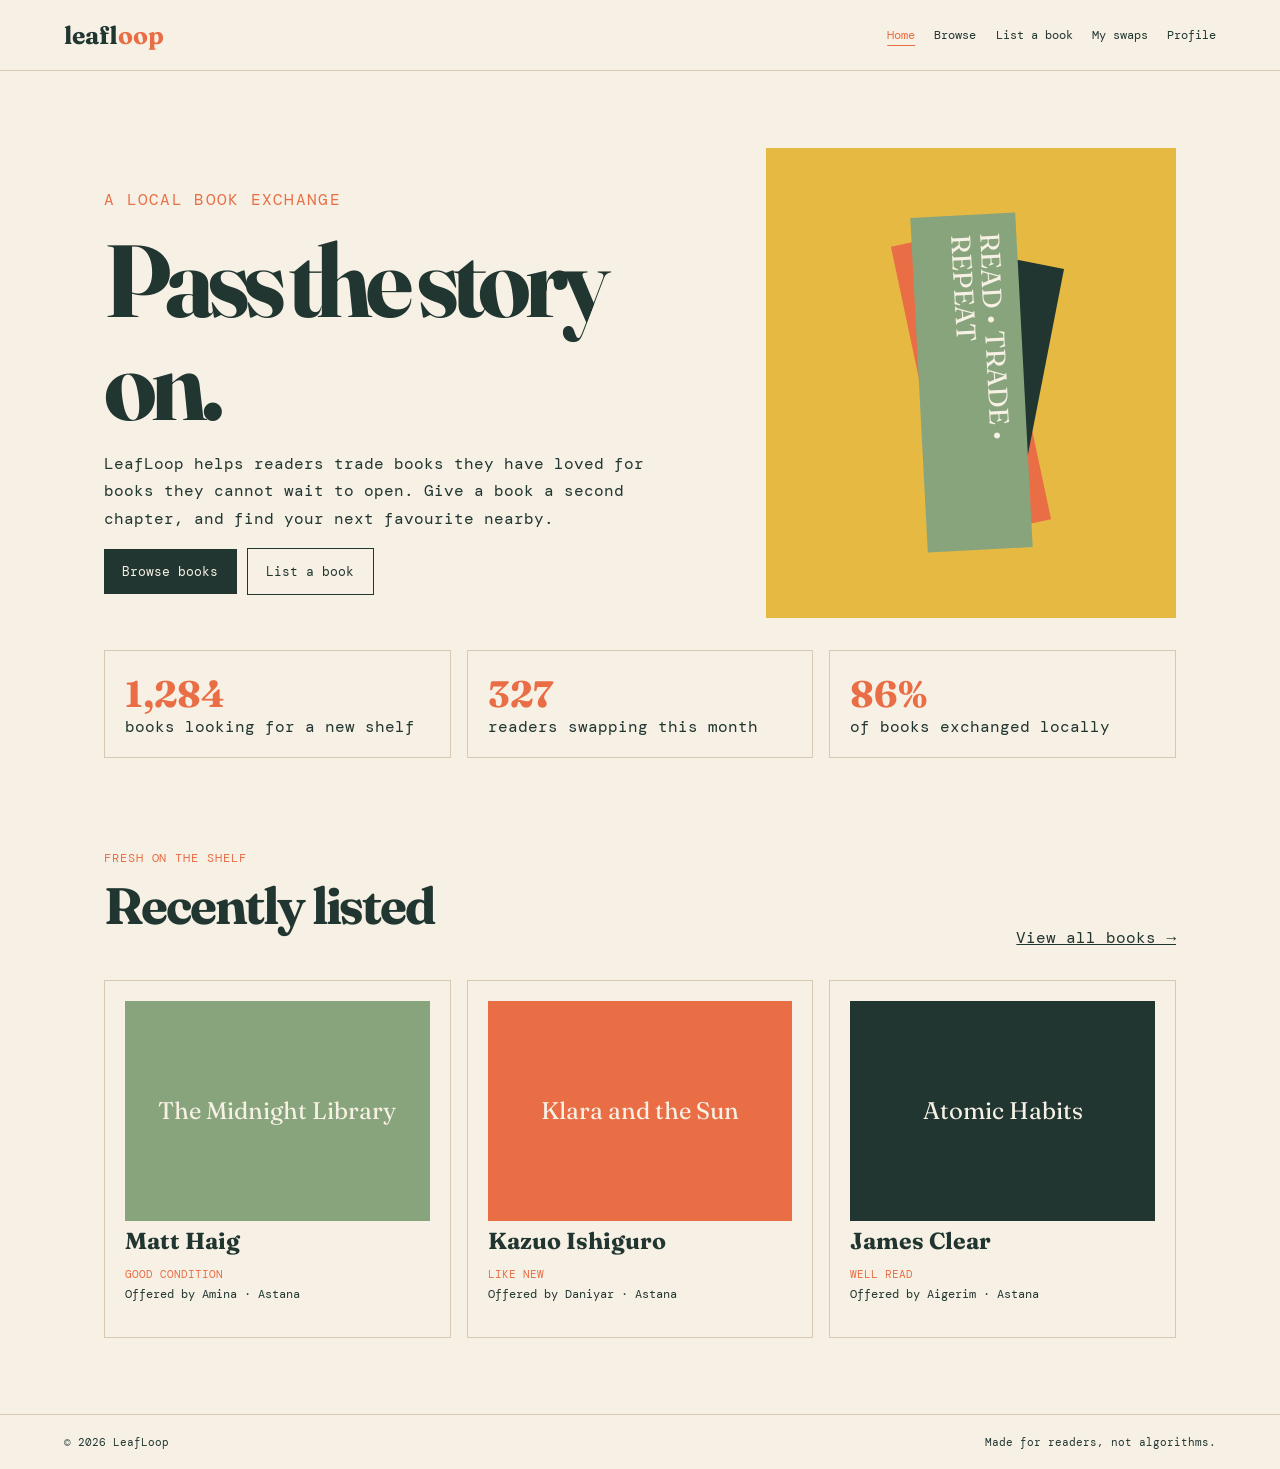
==== index.html @ c5c4b126 "first commit" ====
<!DOCTYPE html>
<html lang="en"><head><meta charset="UTF-8"><meta name="viewport" content="width=device-width, initial-scale=1.0"><title>LeafLoop — Book Exchange</title><link rel="stylesheet" href="styles.css"></head>
<body><header class="site-header"><a class="brand" href="index.html">leaf<span>loop</span></a><nav class="site-nav"><a class="active" href="index.html">Home</a><a href="browse.html">Browse</a><a href="list-book.html">List a book</a><a href="swaps.html">My swaps</a><a href="profile.html">Profile</a></nav></header>
<main><section class="hero"><div class="hero-copy"><p class="eyebrow">A local book exchange</p><h1>Pass the story on.</h1><p>LeafLoop helps readers trade books they have loved for books they cannot wait to open. Give a book a second chapter, and find your next favourite nearby.</p><a class="button" href="browse.html">Browse books</a> <a class="button button-outline" href="list-book.html">List a book</a></div><div class="book-art" aria-label="Abstract illustration of stacked books"><div class="book-spine"><p>READ • TRADE • REPEAT</p></div></div></section><section class="stats"><div class="stat"><strong>1,284</strong> books looking for a new shelf</div><div class="stat"><strong>327</strong> readers swapping this month</div><div class="stat"><strong>86%</strong> of books exchanged locally</div></section><section><div class="section-head"><div><p class="eyebrow">Fresh on the shelf</p><h2>Recently listed</h2></div><a href="browse.html">View all books →</a></div><div class="book-grid"><article class="book-card"><div class="book-cover">The Midnight Library</div><h3>Matt Haig</h3><p><span class="tag">Good condition</span><br>Offered by Amina · Astana</p></article><article class="book-card"><div class="book-cover">Klara and the Sun</div><h3>Kazuo Ishiguro</h3><p><span class="tag">Like new</span><br>Offered by Daniyar · Astana</p></article><article class="book-card"><div class="book-cover">Atomic Habits</div><h3>James Clear</h3><p><span class="tag">Well read</span><br>Offered by Aigerim · Astana</p></article></div></section></main><footer class="site-footer"><span>© 2026 LeafLoop</span><span>Made for readers, not algorithms.</span></footer></body></html>
---- styles.css ----
@import url('https://fonts.googleapis.com/css2?family=DM+Mono:wght@400;500&family=Fraunces:opsz,wght@9..144,500;9..144,700&display=swap');

:root { --paper: #f7f0e4; --ink: #213631; --orange: #e96e46; --mustard: #e5b942; --leaf: #88a47c; --line: #d8c9b2; }
* { box-sizing: border-box; }
body { background: var(--paper); color: var(--ink); font-family: "DM Mono", monospace; margin: 0; }
a { color: inherit; }
.site-header { align-items: center; border-bottom: 1px solid var(--line); display: flex; justify-content: space-between; padding: 1.25rem clamp(1.25rem, 5vw, 5rem); }
.brand { font-family: Fraunces, serif; font-size: 1.55rem; font-weight: 700; text-decoration: none; }
.brand span { color: var(--orange); }
.site-nav { display: flex; flex-wrap: wrap; gap: 1.2rem; justify-content: flex-end; }
.site-nav a { font-size: .75rem; text-decoration: none; }
.site-nav a:hover, .site-nav .active { color: var(--orange); text-decoration: underline; text-underline-offset: .35rem; }
main { margin: 0 auto; max-width: 1200px; padding: clamp(2.5rem, 6vw, 5.5rem) clamp(1.25rem, 5vw, 5rem); }
h1, h2, h3 { font-family: Fraunces, serif; line-height: 1; }
h1 { font-size: clamp(3.3rem, 8vw, 7rem); letter-spacing: -.06em; margin: 0; }
h2 { font-size: clamp(2rem, 4vw, 3.5rem); letter-spacing: -.04em; margin: 0 0 1rem; }
h3 { font-size: 1.45rem; margin: .5rem 0; }
p { line-height: 1.7; }
.eyebrow { color: var(--orange); font-size: .72rem; letter-spacing: .08em; text-transform: uppercase; }
.button { background: var(--ink); color: var(--paper); display: inline-block; font-size: .8rem; padding: .9rem 1.15rem; text-decoration: none; }
.button:hover { background: var(--orange); }
.button-outline { background: transparent; border: 1px solid var(--ink); color: var(--ink); }
.hero { display: grid; gap: 3rem; grid-template-columns: 1.2fr .8fr; min-height: 470px; }
.hero-copy { align-self: center; }
.hero-copy p { font-size: 1rem; max-width: 540px; }
.book-art { align-items: center; background: var(--mustard); display: flex; justify-content: center; min-height: 380px; overflow: hidden; position: relative; }
.book-art::before, .book-art::after { background: var(--orange); content: ""; position: absolute; transform: rotate(-12deg); }
.book-art::before { height: 300px; width: 100px; }
.book-art::after { background: var(--ink); height: 250px; left: 45%; width: 90px; transform: rotate(11deg); }
.book-spine { background: var(--leaf); height: 335px; position: relative; transform: rotate(-3deg); width: 105px; z-index: 1; }
.book-spine p { color: var(--paper); font-family: Fraunces, serif; font-size: 1.7rem; line-height: 1.05; padding: 1.2rem .5rem; writing-mode: vertical-rl; }
.stats, .book-grid { display: grid; gap: 1rem; grid-template-columns: repeat(3, 1fr); margin-top: 2rem; }
.stat, .book-card { border: 1px solid var(--line); padding: 1.25rem; }
.stat strong { color: var(--orange); display: block; font-family: Fraunces, serif; font-size: 2.3rem; }
.section-head { align-items: end; display: flex; justify-content: space-between; margin-top: 5rem; }
.book-cover { align-items: center; background: var(--leaf); color: var(--paper); display: flex; font-family: Fraunces, serif; font-size: 1.5rem; height: 220px; justify-content: center; padding: 1rem; text-align: center; }
.book-card:nth-child(2) .book-cover { background: var(--orange); }
.book-card:nth-child(3) .book-cover { background: var(--ink); }
.book-card p { font-size: .75rem; }
.tag { color: var(--orange); font-size: .68rem; text-transform: uppercase; }
.filter-bar, .swap-layout, .profile-layout { display: grid; gap: 1.5rem; grid-template-columns: 240px 1fr; }
.filter-panel, .form-panel, .profile-aside { border: 1px solid var(--line); padding: 1.25rem; }
.filter-panel label, .form-panel label { display: block; font-size: .72rem; margin: 1rem 0 .4rem; }
input, select, textarea { background: #fffaf2; border: 1px solid var(--line); font: inherit; padding: .75rem; width: 100%; }
.list-form { max-width: 650px; }
.swap-item { border-bottom: 1px solid var(--line); display: grid; gap: 1rem; grid-template-columns: 90px 1fr auto; padding: 1.25rem 0; }
.mini-cover { align-items: center; background: var(--mustard); display: flex; font-family: Fraunces, serif; justify-content: center; min-height: 105px; padding: .4rem; text-align: center; }
.status { color: var(--orange); font-size: .72rem; }
.profile-aside { background: var(--ink); color: var(--paper); }
.profile-aside h2 { color: var(--mustard); }
.profile-list { list-style: none; padding: 0; }
.profile-list li { border-bottom: 1px solid #547067; padding: .75rem 0; }
.site-footer { border-top: 1px solid var(--line); display: flex; font-size: .7rem; justify-content: space-between; padding: 1.25rem clamp(1.25rem, 5vw, 5rem); }

/* Low-fidelity wireframe page: deliberately grayscale and image-free. */
.wireframe-page { background: #fff; color: #222; }
.wireframe-page .site-header, .wireframe-page .site-footer { border-color: #777; }
.wireframe-page .brand, .wireframe-page h1, .wireframe-page h2 { color: #222; }
.sitemap { display: flex; flex-wrap: wrap; gap: .7rem; list-style: none; padding: 0; }
.sitemap li { border: 1px solid #555; padding: .7rem; }
.wireframes { display: grid; gap: 1.5rem; grid-template-columns: repeat(auto-fit, minmax(280px, 1fr)); }
.wireframe { border: 2px solid #333; padding: .75rem; }
.wf-bar, .wf-nav, .wf-box, .wf-footer { border: 1px solid #555; margin-top: .6rem; padding: .65rem; text-align: center; }
.wf-nav { display: flex; justify-content: space-around; }
.wf-main { display: grid; gap: .6rem; grid-template-columns: 1fr 2fr; }
.wf-box { min-height: 80px; }
.wf-box.large { min-height: 180px; }
@media (max-width: 760px) { .site-header, .site-footer { align-items: flex-start; flex-direction: column; gap: 1rem; } .site-nav { justify-content: flex-start; } .hero, .filter-bar, .swap-layout, .profile-layout { grid-template-columns: 1fr; } .stats, .book-grid { grid-template-columns: 1fr; } .section-head { align-items: flex-start; flex-direction: column; gap: 1rem; } .swap-item { grid-template-columns: 75px 1fr; } .swap-item .button { grid-column: 1 / -1; text-align: center; } }
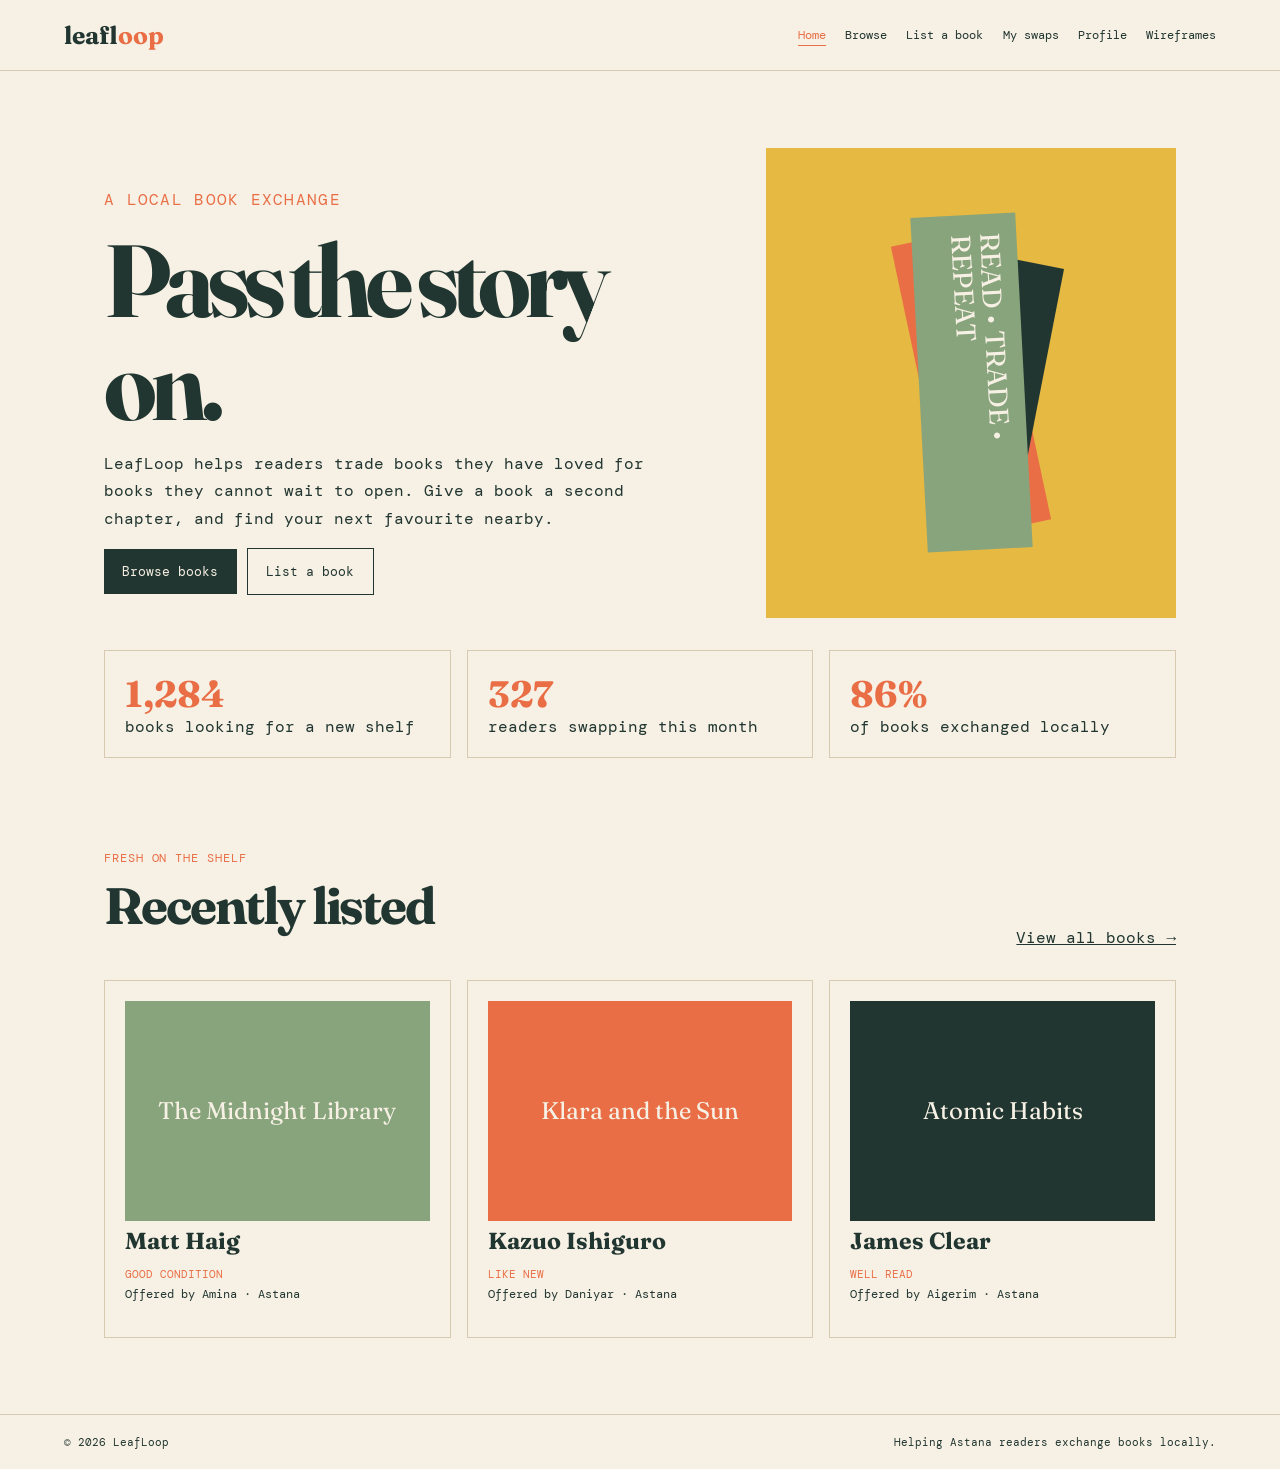
==== commit 0b5c8b2a: "Clean up the shared page structure" ====
--- a/index.html
+++ b/index.html
@@ -1,4 +1,89 @@
 <!DOCTYPE html>
-<html lang="en"><head><meta charset="UTF-8"><meta name="viewport" content="width=device-width, initial-scale=1.0"><title>LeafLoop — Book Exchange</title><link rel="stylesheet" href="styles.css"></head>
-<body><header class="site-header"><a class="brand" href="index.html">leaf<span>loop</span></a><nav class="site-nav"><a class="active" href="index.html">Home</a><a href="browse.html">Browse</a><a href="list-book.html">List a book</a><a href="swaps.html">My swaps</a><a href="profile.html">Profile</a></nav></header>
-<main><section class="hero"><div class="hero-copy"><p class="eyebrow">A local book exchange</p><h1>Pass the story on.</h1><p>LeafLoop helps readers trade books they have loved for books they cannot wait to open. Give a book a second chapter, and find your next favourite nearby.</p><a class="button" href="browse.html">Browse books</a> <a class="button button-outline" href="list-book.html">List a book</a></div><div class="book-art" aria-label="Abstract illustration of stacked books"><div class="book-spine"><p>READ • TRADE • REPEAT</p></div></div></section><section class="stats"><div class="stat"><strong>1,284</strong> books looking for a new shelf</div><div class="stat"><strong>327</strong> readers swapping this month</div><div class="stat"><strong>86%</strong> of books exchanged locally</div></section><section><div class="section-head"><div><p class="eyebrow">Fresh on the shelf</p><h2>Recently listed</h2></div><a href="browse.html">View all books →</a></div><div class="book-grid"><article class="book-card"><div class="book-cover">The Midnight Library</div><h3>Matt Haig</h3><p><span class="tag">Good condition</span><br>Offered by Amina · Astana</p></article><article class="book-card"><div class="book-cover">Klara and the Sun</div><h3>Kazuo Ishiguro</h3><p><span class="tag">Like new</span><br>Offered by Daniyar · Astana</p></article><article class="book-card"><div class="book-cover">Atomic Habits</div><h3>James Clear</h3><p><span class="tag">Well read</span><br>Offered by Aigerim · Astana</p></article></div></section></main><footer class="site-footer"><span>© 2026 LeafLoop</span><span>Made for readers, not algorithms.</span></footer></body></html>
+<html lang="en">
+<head>
+  <meta charset="UTF-8">
+  <meta name="viewport" content="width=device-width, initial-scale=1.0">
+  <meta name="description" content="LeafLoop is a local book exchange for readers in Astana.">
+  <title>LeafLoop | Book exchange</title>
+  <link rel="stylesheet" href="styles.css">
+</head>
+<body>
+  <a class="skip-link" href="#main-content">Skip to main content</a>
+
+  <header class="site-header">
+    <a class="brand" href="index.html">leaf<span>loop</span></a>
+    <nav class="site-nav" aria-label="Main navigation">
+      <a class="active" href="index.html" aria-current="page">Home</a>
+      <a href="browse.html">Browse</a>
+      <a href="list-book.html">List a book</a>
+      <a href="swaps.html">My swaps</a>
+      <a href="profile.html">Profile</a>
+      <a href="wireframes.html">Wireframes</a>
+    </nav>
+  </header>
+
+  <main id="main-content">
+    <section class="hero">
+      <div class="hero-copy">
+        <p class="eyebrow">A local book exchange</p>
+        <h1>Pass the story on.</h1>
+        <p>LeafLoop helps readers trade books they have loved for books they cannot wait to open. Give a book a second chapter, and find your next favourite nearby.</p>
+        <a class="button" href="browse.html">Browse books</a>
+        <a class="button button-outline" href="list-book.html">List a book</a>
+      </div>
+      <div class="book-art" role="img" aria-label="Abstract illustration of stacked books">
+        <div class="book-spine">
+          <p>READ • TRADE • REPEAT</p>
+        </div>
+      </div>
+    </section>
+
+    <section class="stats" aria-label="LeafLoop community activity">
+      <div class="stat">
+        <strong>1,284</strong>
+        books looking for a new shelf
+      </div>
+      <div class="stat">
+        <strong>327</strong>
+        readers swapping this month
+      </div>
+      <div class="stat">
+        <strong>86%</strong>
+        of books exchanged locally
+      </div>
+    </section>
+
+    <section aria-labelledby="recently-listed-title">
+      <div class="section-head">
+        <div>
+          <p class="eyebrow">Fresh on the shelf</p>
+          <h2 id="recently-listed-title">Recently listed</h2>
+        </div>
+        <a href="browse.html">View all books →</a>
+      </div>
+      <div class="book-grid">
+        <article class="book-card">
+          <div class="book-cover">The Midnight Library</div>
+          <h3>Matt Haig</h3>
+          <p><span class="tag">Good condition</span><br>Offered by Amina · Astana</p>
+        </article>
+        <article class="book-card">
+          <div class="book-cover">Klara and the Sun</div>
+          <h3>Kazuo Ishiguro</h3>
+          <p><span class="tag">Like new</span><br>Offered by Daniyar · Astana</p>
+        </article>
+        <article class="book-card">
+          <div class="book-cover">Atomic Habits</div>
+          <h3>James Clear</h3>
+          <p><span class="tag">Well read</span><br>Offered by Aigerim · Astana</p>
+        </article>
+      </div>
+    </section>
+  </main>
+
+  <footer class="site-footer">
+    <span>© 2026 LeafLoop</span>
+    <span>Helping Astana readers exchange books locally.</span>
+  </footer>
+</body>
+</html>
--- a/styles.css
+++ b/styles.css
@@ -4,6 +4,9 @@
 * { box-sizing: border-box; }
 body { background: var(--paper); color: var(--ink); font-family: "DM Mono", monospace; margin: 0; }
 a { color: inherit; }
+.skip-link { background: var(--ink); color: var(--paper); left: 1rem; padding: .75rem 1rem; position: fixed; top: -5rem; z-index: 10; }
+.skip-link:focus { top: 1rem; }
+a:focus-visible, button:focus-visible, input:focus-visible, select:focus-visible, textarea:focus-visible { outline: 3px solid var(--orange); outline-offset: 3px; }
 .site-header { align-items: center; border-bottom: 1px solid var(--line); display: flex; justify-content: space-between; padding: 1.25rem clamp(1.25rem, 5vw, 5rem); }
 .brand { font-family: Fraunces, serif; font-size: 1.55rem; font-weight: 700; text-decoration: none; }
 .brand span { color: var(--orange); }
@@ -15,6 +18,7 @@
 h1 { font-size: clamp(3.3rem, 8vw, 7rem); letter-spacing: -.06em; margin: 0; }
 h2 { font-size: clamp(2rem, 4vw, 3.5rem); letter-spacing: -.04em; margin: 0 0 1rem; }
 h3 { font-size: 1.45rem; margin: .5rem 0; }
+.filter-panel h2, .book-card h2, .swap-item h2 { font-size: 1.45rem; letter-spacing: normal; margin: .5rem 0; }
 p { line-height: 1.7; }
 .eyebrow { color: var(--orange); font-size: .72rem; letter-spacing: .08em; text-transform: uppercase; }
 .button { background: var(--ink); color: var(--paper); display: inline-block; font-size: .8rem; padding: .9rem 1.15rem; text-decoration: none; }
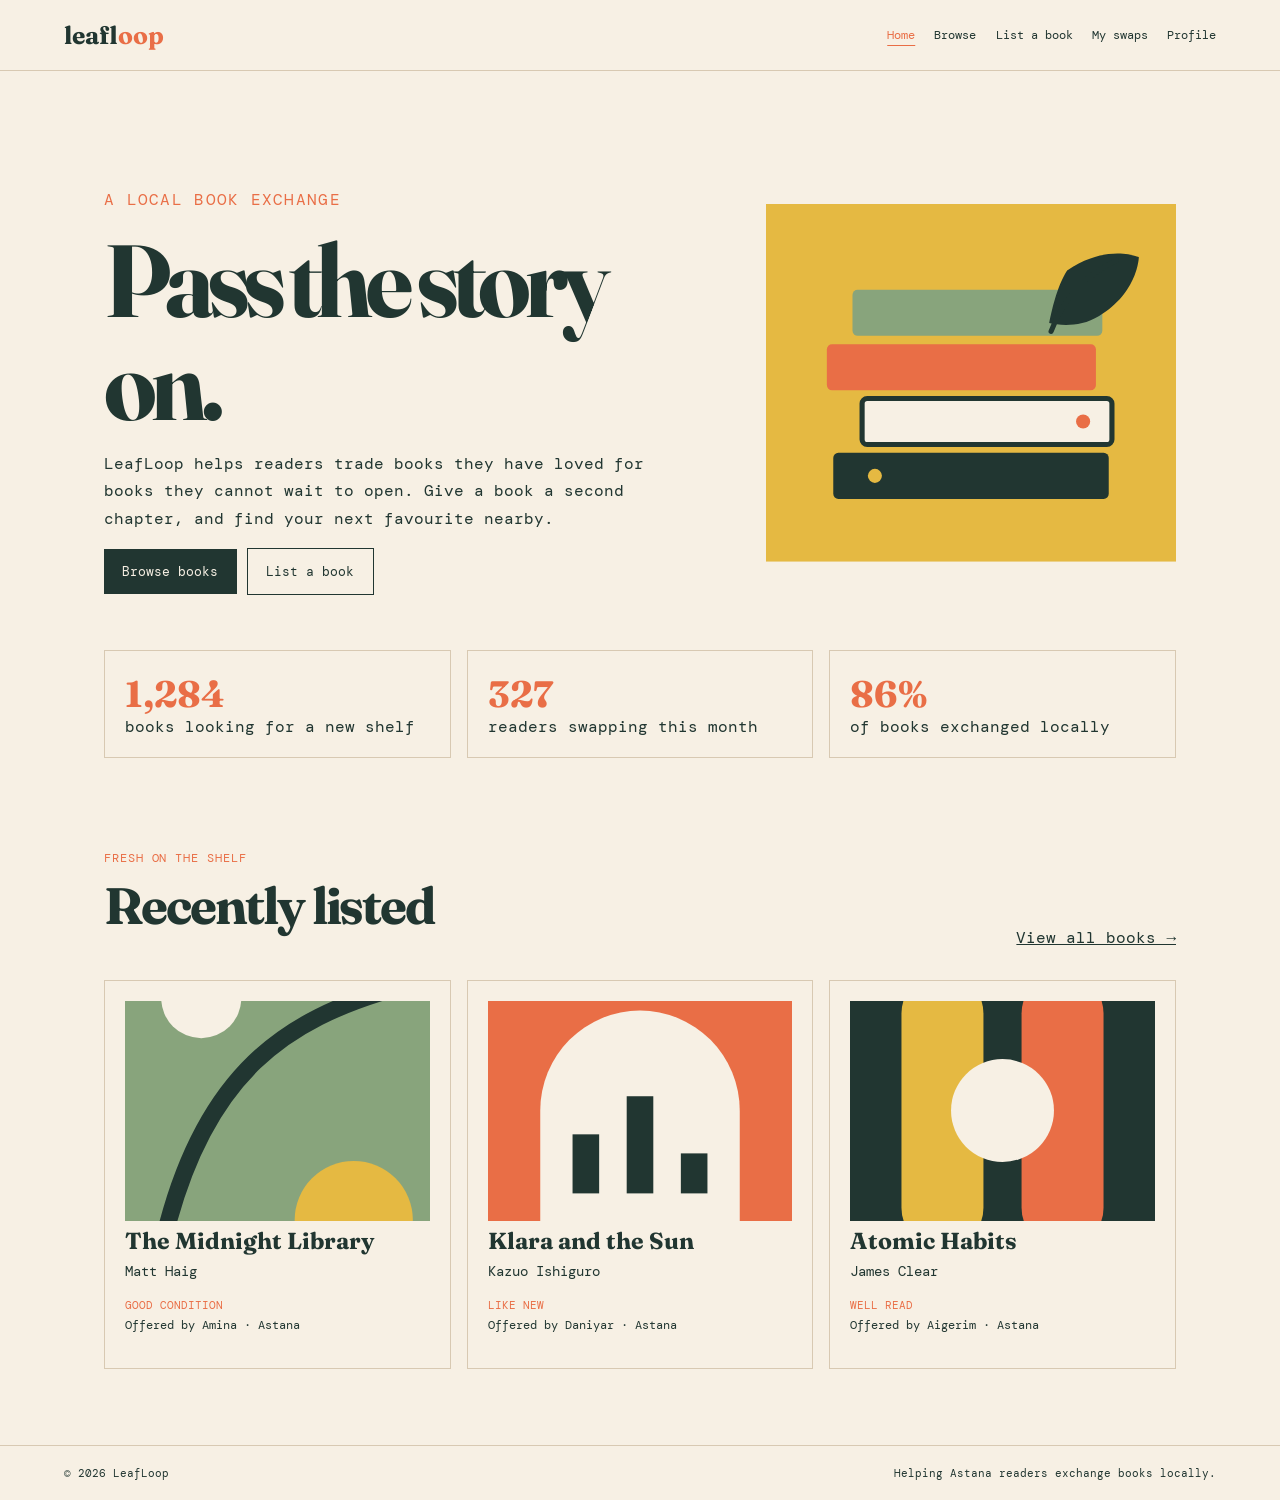
==== commit 2d3e5b6b: "Add the missing HTML content" ====
--- a/index.html
+++ b/index.html
@@ -18,7 +18,6 @@
       <a href="list-book.html">List a book</a>
       <a href="swaps.html">My swaps</a>
       <a href="profile.html">Profile</a>
-      <a href="wireframes.html">Wireframes</a>
     </nav>
   </header>
 
@@ -31,11 +30,7 @@
         <a class="button" href="browse.html">Browse books</a>
         <a class="button button-outline" href="list-book.html">List a book</a>
       </div>
-      <div class="book-art" role="img" aria-label="Abstract illustration of stacked books">
-        <div class="book-spine">
-          <p>READ • TRADE • REPEAT</p>
-        </div>
-      </div>
+      <img class="hero-image" src="assets/images/book-stack.svg" alt="Four colourful books stacked beside a green leaf">
     </section>
 
     <section class="stats" aria-label="LeafLoop community activity">
@@ -63,18 +58,21 @@
       </div>
       <div class="book-grid">
         <article class="book-card">
-          <div class="book-cover">The Midnight Library</div>
-          <h3>Matt Haig</h3>
+          <img class="book-cover-image" src="assets/images/cover-leaf.svg" alt="Abstract green cover for The Midnight Library">
+          <h3>The Midnight Library</h3>
+          <p class="book-author">Matt Haig</p>
           <p><span class="tag">Good condition</span><br>Offered by Amina · Astana</p>
         </article>
         <article class="book-card">
-          <div class="book-cover">Klara and the Sun</div>
-          <h3>Kazuo Ishiguro</h3>
+          <img class="book-cover-image" src="assets/images/cover-orange.svg" alt="Abstract orange cover for Klara and the Sun">
+          <h3>Klara and the Sun</h3>
+          <p class="book-author">Kazuo Ishiguro</p>
           <p><span class="tag">Like new</span><br>Offered by Daniyar · Astana</p>
         </article>
         <article class="book-card">
-          <div class="book-cover">Atomic Habits</div>
-          <h3>James Clear</h3>
+          <img class="book-cover-image" src="assets/images/cover-ink.svg" alt="Abstract dark green cover for Atomic Habits">
+          <h3>Atomic Habits</h3>
+          <p class="book-author">James Clear</p>
           <p><span class="tag">Well read</span><br>Offered by Aigerim · Astana</p>
         </article>
       </div>
--- a/styles.css
+++ b/styles.css
@@ -1,72 +1,362 @@
 @import url('https://fonts.googleapis.com/css2?family=DM+Mono:wght@400;500&family=Fraunces:opsz,wght@9..144,500;9..144,700&display=swap');
 
-:root { --paper: #f7f0e4; --ink: #213631; --orange: #e96e46; --mustard: #e5b942; --leaf: #88a47c; --line: #d8c9b2; }
-* { box-sizing: border-box; }
-body { background: var(--paper); color: var(--ink); font-family: "DM Mono", monospace; margin: 0; }
-a { color: inherit; }
-.skip-link { background: var(--ink); color: var(--paper); left: 1rem; padding: .75rem 1rem; position: fixed; top: -5rem; z-index: 10; }
-.skip-link:focus { top: 1rem; }
-a:focus-visible, button:focus-visible, input:focus-visible, select:focus-visible, textarea:focus-visible { outline: 3px solid var(--orange); outline-offset: 3px; }
-.site-header { align-items: center; border-bottom: 1px solid var(--line); display: flex; justify-content: space-between; padding: 1.25rem clamp(1.25rem, 5vw, 5rem); }
-.brand { font-family: Fraunces, serif; font-size: 1.55rem; font-weight: 700; text-decoration: none; }
-.brand span { color: var(--orange); }
-.site-nav { display: flex; flex-wrap: wrap; gap: 1.2rem; justify-content: flex-end; }
-.site-nav a { font-size: .75rem; text-decoration: none; }
-.site-nav a:hover, .site-nav .active { color: var(--orange); text-decoration: underline; text-underline-offset: .35rem; }
-main { margin: 0 auto; max-width: 1200px; padding: clamp(2.5rem, 6vw, 5.5rem) clamp(1.25rem, 5vw, 5rem); }
-h1, h2, h3 { font-family: Fraunces, serif; line-height: 1; }
-h1 { font-size: clamp(3.3rem, 8vw, 7rem); letter-spacing: -.06em; margin: 0; }
-h2 { font-size: clamp(2rem, 4vw, 3.5rem); letter-spacing: -.04em; margin: 0 0 1rem; }
-h3 { font-size: 1.45rem; margin: .5rem 0; }
-.filter-panel h2, .book-card h2, .swap-item h2 { font-size: 1.45rem; letter-spacing: normal; margin: .5rem 0; }
-p { line-height: 1.7; }
-.eyebrow { color: var(--orange); font-size: .72rem; letter-spacing: .08em; text-transform: uppercase; }
-.button { background: var(--ink); color: var(--paper); display: inline-block; font-size: .8rem; padding: .9rem 1.15rem; text-decoration: none; }
-.button:hover { background: var(--orange); }
-.button-outline { background: transparent; border: 1px solid var(--ink); color: var(--ink); }
-.hero { display: grid; gap: 3rem; grid-template-columns: 1.2fr .8fr; min-height: 470px; }
-.hero-copy { align-self: center; }
-.hero-copy p { font-size: 1rem; max-width: 540px; }
-.book-art { align-items: center; background: var(--mustard); display: flex; justify-content: center; min-height: 380px; overflow: hidden; position: relative; }
-.book-art::before, .book-art::after { background: var(--orange); content: ""; position: absolute; transform: rotate(-12deg); }
-.book-art::before { height: 300px; width: 100px; }
-.book-art::after { background: var(--ink); height: 250px; left: 45%; width: 90px; transform: rotate(11deg); }
-.book-spine { background: var(--leaf); height: 335px; position: relative; transform: rotate(-3deg); width: 105px; z-index: 1; }
-.book-spine p { color: var(--paper); font-family: Fraunces, serif; font-size: 1.7rem; line-height: 1.05; padding: 1.2rem .5rem; writing-mode: vertical-rl; }
-.stats, .book-grid { display: grid; gap: 1rem; grid-template-columns: repeat(3, 1fr); margin-top: 2rem; }
-.stat, .book-card { border: 1px solid var(--line); padding: 1.25rem; }
-.stat strong { color: var(--orange); display: block; font-family: Fraunces, serif; font-size: 2.3rem; }
-.section-head { align-items: end; display: flex; justify-content: space-between; margin-top: 5rem; }
-.book-cover { align-items: center; background: var(--leaf); color: var(--paper); display: flex; font-family: Fraunces, serif; font-size: 1.5rem; height: 220px; justify-content: center; padding: 1rem; text-align: center; }
-.book-card:nth-child(2) .book-cover { background: var(--orange); }
-.book-card:nth-child(3) .book-cover { background: var(--ink); }
-.book-card p { font-size: .75rem; }
-.tag { color: var(--orange); font-size: .68rem; text-transform: uppercase; }
-.filter-bar, .swap-layout, .profile-layout { display: grid; gap: 1.5rem; grid-template-columns: 240px 1fr; }
-.filter-panel, .form-panel, .profile-aside { border: 1px solid var(--line); padding: 1.25rem; }
-.filter-panel label, .form-panel label { display: block; font-size: .72rem; margin: 1rem 0 .4rem; }
-input, select, textarea { background: #fffaf2; border: 1px solid var(--line); font: inherit; padding: .75rem; width: 100%; }
-.list-form { max-width: 650px; }
-.swap-item { border-bottom: 1px solid var(--line); display: grid; gap: 1rem; grid-template-columns: 90px 1fr auto; padding: 1.25rem 0; }
-.mini-cover { align-items: center; background: var(--mustard); display: flex; font-family: Fraunces, serif; justify-content: center; min-height: 105px; padding: .4rem; text-align: center; }
-.status { color: var(--orange); font-size: .72rem; }
-.profile-aside { background: var(--ink); color: var(--paper); }
-.profile-aside h2 { color: var(--mustard); }
-.profile-list { list-style: none; padding: 0; }
-.profile-list li { border-bottom: 1px solid #547067; padding: .75rem 0; }
-.site-footer { border-top: 1px solid var(--line); display: flex; font-size: .7rem; justify-content: space-between; padding: 1.25rem clamp(1.25rem, 5vw, 5rem); }
-
-/* Low-fidelity wireframe page: deliberately grayscale and image-free. */
-.wireframe-page { background: #fff; color: #222; }
-.wireframe-page .site-header, .wireframe-page .site-footer { border-color: #777; }
-.wireframe-page .brand, .wireframe-page h1, .wireframe-page h2 { color: #222; }
-.sitemap { display: flex; flex-wrap: wrap; gap: .7rem; list-style: none; padding: 0; }
-.sitemap li { border: 1px solid #555; padding: .7rem; }
-.wireframes { display: grid; gap: 1.5rem; grid-template-columns: repeat(auto-fit, minmax(280px, 1fr)); }
-.wireframe { border: 2px solid #333; padding: .75rem; }
-.wf-bar, .wf-nav, .wf-box, .wf-footer { border: 1px solid #555; margin-top: .6rem; padding: .65rem; text-align: center; }
-.wf-nav { display: flex; justify-content: space-around; }
-.wf-main { display: grid; gap: .6rem; grid-template-columns: 1fr 2fr; }
-.wf-box { min-height: 80px; }
-.wf-box.large { min-height: 180px; }
-@media (max-width: 760px) { .site-header, .site-footer { align-items: flex-start; flex-direction: column; gap: 1rem; } .site-nav { justify-content: flex-start; } .hero, .filter-bar, .swap-layout, .profile-layout { grid-template-columns: 1fr; } .stats, .book-grid { grid-template-columns: 1fr; } .section-head { align-items: flex-start; flex-direction: column; gap: 1rem; } .swap-item { grid-template-columns: 75px 1fr; } .swap-item .button { grid-column: 1 / -1; text-align: center; } }
+:root {
+    --paper: #f7f0e4;
+    --ink: #213631;
+    --orange: #e96e46;
+    --mustard: #e5b942;
+    --leaf: #88a47c;
+    --line: #d8c9b2;
+}
+
+* {
+    box-sizing: border-box;
+}
+
+body {
+    background: var(--paper);
+    color: var(--ink);
+    font-family: "DM Mono", monospace;
+    margin: 0;
+}
+
+a {
+    color: inherit;
+}
+
+.skip-link {
+    background: var(--ink);
+    color: var(--paper);
+    left: 1rem;
+    padding: .75rem 1rem;
+    position: fixed;
+    top: -5rem;
+    z-index: 10;
+}
+
+.skip-link:focus {
+    top: 1rem;
+}
+
+a:focus-visible, button:focus-visible, input:focus-visible, select:focus-visible, textarea:focus-visible {
+    outline: 3px solid var(--orange);
+    outline-offset: 3px;
+}
+
+.site-header {
+    align-items: center;
+    border-bottom: 1px solid var(--line);
+    display: flex;
+    justify-content: space-between;
+    padding: 1.25rem clamp(1.25rem, 5vw, 5rem);
+}
+
+.brand {
+    font-family: Fraunces, serif;
+    font-size: 1.55rem;
+    font-weight: 700;
+    text-decoration: none;
+}
+
+.brand span {
+    color: var(--orange);
+}
+
+.site-nav {
+    display: flex;
+    flex-wrap: wrap;
+    gap: 1.2rem;
+    justify-content: flex-end;
+}
+
+.site-nav a {
+    font-size: .75rem;
+    text-decoration: none;
+}
+
+.site-nav a:hover, .site-nav .active {
+    color: var(--orange);
+    text-decoration: underline;
+    text-underline-offset: .35rem;
+}
+
+main {
+    margin: 0 auto;
+    max-width: 1200px;
+    padding: clamp(2.5rem, 6vw, 5.5rem) clamp(1.25rem, 5vw, 5rem);
+}
+
+h1, h2, h3 {
+    font-family: Fraunces, serif;
+    line-height: 1;
+}
+
+h1 {
+    font-size: clamp(3.3rem, 8vw, 7rem);
+    letter-spacing: -.06em;
+    margin: 0;
+}
+
+h2 {
+    font-size: clamp(2rem, 4vw, 3.5rem);
+    letter-spacing: -.04em;
+    margin: 0 0 1rem;
+}
+
+h3 {
+    font-size: 1.45rem;
+    margin: .5rem 0;
+}
+
+.filter-panel h2, .book-card h2, .swap-item h2 {
+    font-size: 1.45rem;
+    letter-spacing: normal;
+    margin: .5rem 0;
+}
+
+p {
+    line-height: 1.7;
+}
+
+.eyebrow {
+    color: var(--orange);
+    font-size: .72rem;
+    letter-spacing: .08em;
+    text-transform: uppercase;
+}
+
+.button {
+    background: var(--ink);
+    color: var(--paper);
+    display: inline-block;
+    font-size: .8rem;
+    padding: .9rem 1.15rem;
+    text-decoration: none;
+}
+
+.button:hover {
+    background: var(--orange);
+}
+
+.button-outline {
+    background: transparent;
+    border: 1px solid var(--ink);
+    color: var(--ink);
+}
+
+.hero {
+    display: grid;
+    gap: 3rem;
+    grid-template-columns: 1.2fr .8fr;
+    min-height: 470px;
+}
+
+.hero-copy {
+    align-self: center;
+}
+
+.hero-copy p {
+    font-size: 1rem;
+    max-width: 540px;
+}
+
+.hero-image {
+    align-self: center;
+    display: block;
+    max-height: 470px;
+    object-fit: cover;
+    width: 100%;
+}
+
+.stats, .book-grid {
+    display: grid;
+    gap: 1rem;
+    grid-template-columns: repeat(3, 1fr);
+    margin-top: 2rem;
+}
+
+.stat, .book-card {
+    border: 1px solid var(--line);
+    padding: 1.25rem;
+}
+
+.stat strong {
+    color: var(--orange);
+    display: block;
+    font-family: Fraunces, serif;
+    font-size: 2.3rem;
+}
+
+.section-head {
+    align-items: end;
+    display: flex;
+    justify-content: space-between;
+    margin-top: 5rem;
+}
+
+.book-cover-image {
+    display: block;
+    height: 220px;
+    object-fit: cover;
+    width: 100%;
+}
+
+.book-card p {
+    font-size: .75rem;
+}
+
+.book-card .book-author {
+    font-size: .85rem;
+    margin: 0;
+}
+
+.tag {
+    color: var(--orange);
+    font-size: .68rem;
+    text-transform: uppercase;
+}
+
+.filter-bar, .swap-layout, .profile-layout {
+    display: grid;
+    gap: 1.5rem;
+    grid-template-columns: 240px 1fr;
+}
+
+.filter-panel, .form-panel, .profile-aside {
+    border: 1px solid var(--line);
+    padding: 1.25rem;
+}
+
+.filter-panel label, .form-panel label {
+    display: block;
+    font-size: .72rem;
+    margin: 1rem 0 .4rem;
+}
+
+input, select, textarea {
+    background: #fffaf2;
+    border: 1px solid var(--line);
+    font: inherit;
+    padding: .75rem;
+    width: 100%;
+}
+
+.list-form {
+    max-width: 650px;
+}
+
+.form-note {
+    font-size: .7rem;
+    margin-bottom: 0;
+}
+
+.condition-guide {
+    margin-top: 5rem;
+    max-width: 900px;
+}
+
+table {
+    border-collapse: collapse;
+    width: 100%;
+}
+
+th, td {
+    border: 1px solid var(--line);
+    padding: 1rem;
+    text-align: left;
+}
+
+thead {
+    background: var(--ink);
+    color: var(--paper);
+}
+
+tbody tr:nth-child(even) {
+    background: #fffaf2;
+}
+
+.swap-item {
+    border-bottom: 1px solid var(--line);
+    display: grid;
+    gap: 1rem;
+    grid-template-columns: 90px 1fr auto;
+    padding: 1.25rem 0;
+}
+
+.mini-cover {
+    align-items: center;
+    background: var(--mustard);
+    display: flex;
+    font-family: Fraunces, serif;
+    justify-content: center;
+    min-height: 105px;
+    padding: .4rem;
+    text-align: center;
+}
+
+.status {
+    color: var(--orange);
+    font-size: .72rem;
+}
+
+.profile-aside {
+    background: var(--ink);
+    color: var(--paper);
+}
+
+.profile-aside h2 {
+    color: var(--mustard);
+}
+
+.profile-list {
+    list-style: none;
+    padding: 0;
+}
+
+.profile-list li {
+    border-bottom: 1px solid #547067;
+    padding: .75rem 0;
+}
+
+.site-footer {
+    border-top: 1px solid var(--line);
+    display: flex;
+    font-size: .7rem;
+    justify-content: space-between;
+    padding: 1.25rem clamp(1.25rem, 5vw, 5rem);
+}
+
+@media (max-width: 760px) {
+    .site-header, .site-footer {
+        align-items: flex-start;
+        flex-direction: column;
+        gap: 1rem;
+    }
+
+    .site-nav {
+        justify-content: flex-start;
+    }
+
+    .hero, .filter-bar, .swap-layout, .profile-layout {
+        grid-template-columns: 1fr;
+    }
+
+    .stats, .book-grid {
+        grid-template-columns: 1fr;
+    }
+
+    .section-head {
+        align-items: flex-start;
+        flex-direction: column;
+        gap: 1rem;
+    }
+
+    .swap-item {
+        grid-template-columns: 75px 1fr;
+    }
+
+    .swap-item .button {
+        grid-column: 1 / -1;
+        text-align: center;
+    }
+}
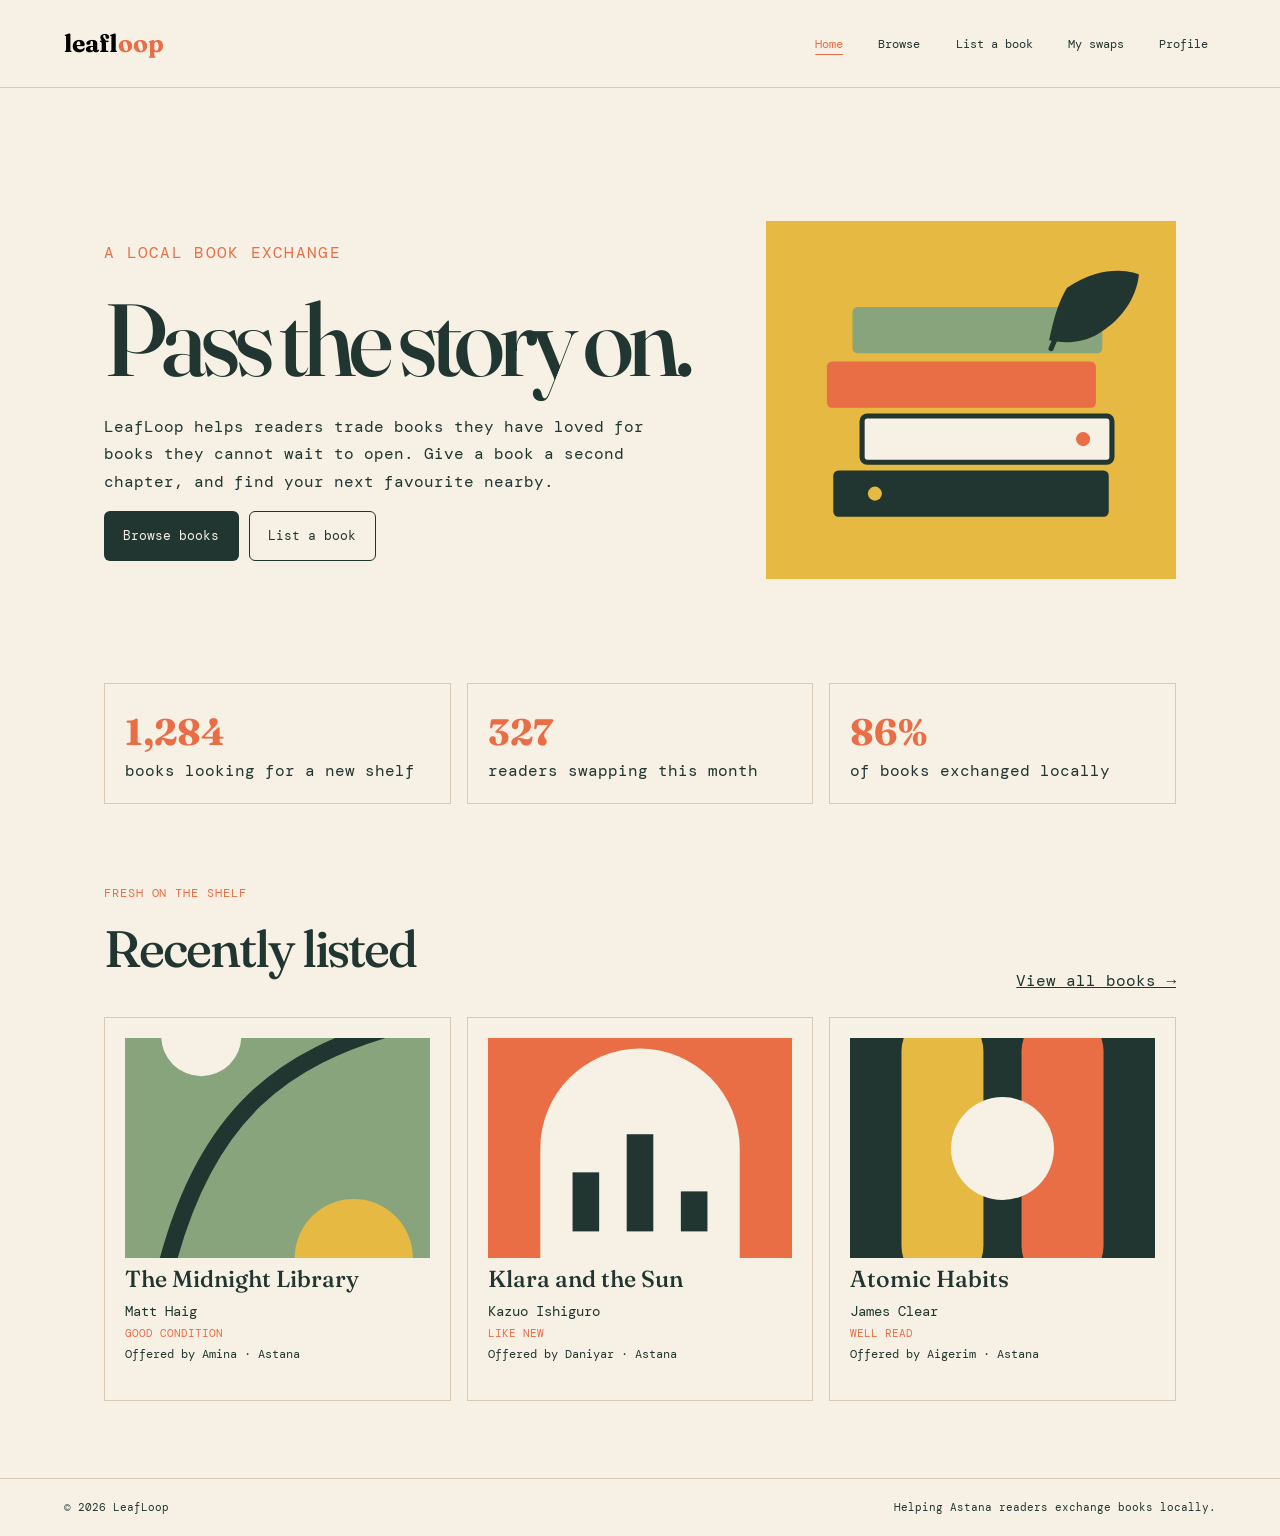
==== commit 9dbd5a42: "Build the layouts with Bootstrap" ====
--- a/index.html
+++ b/index.html
@@ -5,35 +5,43 @@
   <meta name="viewport" content="width=device-width, initial-scale=1.0">
   <meta name="description" content="LeafLoop is a local book exchange for readers in Astana.">
   <title>LeafLoop | Book exchange</title>
+  <link rel="stylesheet" href="vendor/bootstrap/css/bootstrap.min.css">
   <link rel="stylesheet" href="styles.css">
 </head>
 <body>
   <a class="skip-link" href="#main-content">Skip to main content</a>
 
-  <header class="site-header">
-    <a class="brand" href="index.html">leaf<span>loop</span></a>
-    <nav class="site-nav" aria-label="Main navigation">
-      <a class="active" href="index.html" aria-current="page">Home</a>
-      <a href="browse.html">Browse</a>
-      <a href="list-book.html">List a book</a>
-      <a href="swaps.html">My swaps</a>
-      <a href="profile.html">Profile</a>
-    </nav>
+  <header class="site-header navbar navbar-expand-lg">
+    <div class="container-fluid px-0">
+      <a class="brand navbar-brand" href="index.html">leaf<span>loop</span></a>
+      <button class="navbar-toggler" type="button" data-bs-toggle="collapse" data-bs-target="#main-navigation" aria-controls="main-navigation" aria-expanded="false" aria-label="Open navigation">
+        <span class="navbar-toggler-icon"></span>
+      </button>
+      <nav class="collapse navbar-collapse" id="main-navigation" aria-label="Main navigation">
+        <ul class="site-nav navbar-nav ms-auto">
+          <li class="nav-item"><a class="nav-link active" href="index.html" aria-current="page">Home</a></li>
+          <li class="nav-item"><a class="nav-link" href="browse.html">Browse</a></li>
+          <li class="nav-item"><a class="nav-link" href="list-book.html">List a book</a></li>
+          <li class="nav-item"><a class="nav-link" href="swaps.html">My swaps</a></li>
+          <li class="nav-item"><a class="nav-link" href="profile.html">Profile</a></li>
+        </ul>
+      </nav>
+    </div>
   </header>
 
-  <main id="main-content">
-    <section class="hero">
+  <main class="container" id="main-content">
+    <section class="hero mb-5">
       <div class="hero-copy">
         <p class="eyebrow">A local book exchange</p>
         <h1>Pass the story on.</h1>
         <p>LeafLoop helps readers trade books they have loved for books they cannot wait to open. Give a book a second chapter, and find your next favourite nearby.</p>
-        <a class="button" href="browse.html">Browse books</a>
-        <a class="button button-outline" href="list-book.html">List a book</a>
+        <a class="button btn" href="browse.html">Browse books</a>
+        <a class="button button-outline btn" href="list-book.html">List a book</a>
       </div>
       <img class="hero-image" src="assets/images/book-stack.svg" alt="Four colourful books stacked beside a green leaf">
     </section>
 
-    <section class="stats" aria-label="LeafLoop community activity">
+    <section class="stats mt-4" aria-label="LeafLoop community activity">
       <div class="stat">
         <strong>1,284</strong>
         books looking for a new shelf
@@ -56,7 +64,7 @@
         </div>
         <a href="browse.html">View all books →</a>
       </div>
-      <div class="book-grid">
+      <div class="book-grid mt-4">
         <article class="book-card">
           <img class="book-cover-image" src="assets/images/cover-leaf.svg" alt="Abstract green cover for The Midnight Library">
           <h3>The Midnight Library</h3>
@@ -79,9 +87,10 @@
     </section>
   </main>
 
-  <footer class="site-footer">
+  <footer class="site-footer container-fluid">
     <span>© 2026 LeafLoop</span>
     <span>Helping Astana readers exchange books locally.</span>
   </footer>
+  <script src="vendor/bootstrap/js/bootstrap.bundle.min.js"></script>
 </body>
 </html>
--- a/styles.css
+++ b/styles.css
@@ -67,20 +67,24 @@
     flex-wrap: wrap;
     gap: 1.2rem;
     justify-content: flex-end;
+    list-style: none;
+    margin: 0;
+    padding: 0;
 }
 
 .site-nav a {
+    color: var(--ink);
     font-size: .75rem;
     text-decoration: none;
 }
 
-.site-nav a:hover, .site-nav .active {
+.site-nav .nav-link:hover, .site-nav .nav-link.active {
     color: var(--orange);
     text-decoration: underline;
     text-underline-offset: .35rem;
 }
 
-main {
+main.container {
     margin: 0 auto;
     max-width: 1200px;
     padding: clamp(2.5rem, 6vw, 5.5rem) clamp(1.25rem, 5vw, 5rem);
@@ -88,13 +92,14 @@
 
 h1, h2, h3 {
     font-family: Fraunces, serif;
-    line-height: 1;
+    line-height: 1.12;
+    overflow-wrap: anywhere;
 }
 
 h1 {
     font-size: clamp(3.3rem, 8vw, 7rem);
     letter-spacing: -.06em;
-    margin: 0;
+    margin: 0 0 1rem;
 }
 
 h2 {
@@ -132,6 +137,7 @@
     font-size: .8rem;
     padding: .9rem 1.15rem;
     text-decoration: none;
+    white-space: normal;
 }
 
 .button:hover {
@@ -147,7 +153,7 @@
 .hero {
     display: grid;
     gap: 3rem;
-    grid-template-columns: 1.2fr .8fr;
+    grid-template-columns: minmax(0, 1.2fr) minmax(0, .8fr);
     min-height: 470px;
 }
 
@@ -171,7 +177,7 @@
 .stats, .book-grid {
     display: grid;
     gap: 1rem;
-    grid-template-columns: repeat(3, 1fr);
+    grid-template-columns: repeat(3, minmax(0, 1fr));
     margin-top: 2rem;
 }
 
@@ -216,10 +222,14 @@
     text-transform: uppercase;
 }
 
-.filter-bar, .swap-layout, .profile-layout {
+.swap-layout, .profile-layout {
     display: grid;
     gap: 1.5rem;
-    grid-template-columns: 240px 1fr;
+    grid-template-columns: 240px minmax(0, 1fr);
+}
+
+.filter-bar > *, .profile-layout > *, .swap-layout > *, .swap-item > * {
+    min-width: 0;
 }
 
 .filter-panel, .form-panel, .profile-aside {
@@ -275,12 +285,25 @@
     background: #fffaf2;
 }
 
+.condition-guide .table thead th {
+    background: var(--ink);
+    color: var(--paper);
+}
+
+.condition-guide .table tbody tr:nth-child(even) > * {
+    background: #fffaf2;
+}
+
 .swap-item {
     border-bottom: 1px solid var(--line);
     display: grid;
     gap: 1rem;
-    grid-template-columns: 90px 1fr auto;
+    grid-template-columns: 90px minmax(0, 1fr) minmax(120px, auto);
     padding: 1.25rem 0;
+}
+
+.swap-item .button {
+    align-self: center;
 }
 
 .mini-cover {
@@ -326,6 +349,16 @@
     padding: 1.25rem clamp(1.25rem, 5vw, 5rem);
 }
 
+@media (max-width: 991.98px) {
+    .swap-layout, .profile-layout {
+        grid-template-columns: 1fr;
+    }
+
+    .profile-layout .book-grid {
+        grid-template-columns: repeat(2, minmax(0, 1fr));
+    }
+}
+
 @media (max-width: 760px) {
     .site-header, .site-footer {
         align-items: flex-start;
@@ -337,7 +370,7 @@
         justify-content: flex-start;
     }
 
-    .hero, .filter-bar, .swap-layout, .profile-layout {
+    .hero, .swap-layout, .profile-layout {
         grid-template-columns: 1fr;
     }
 
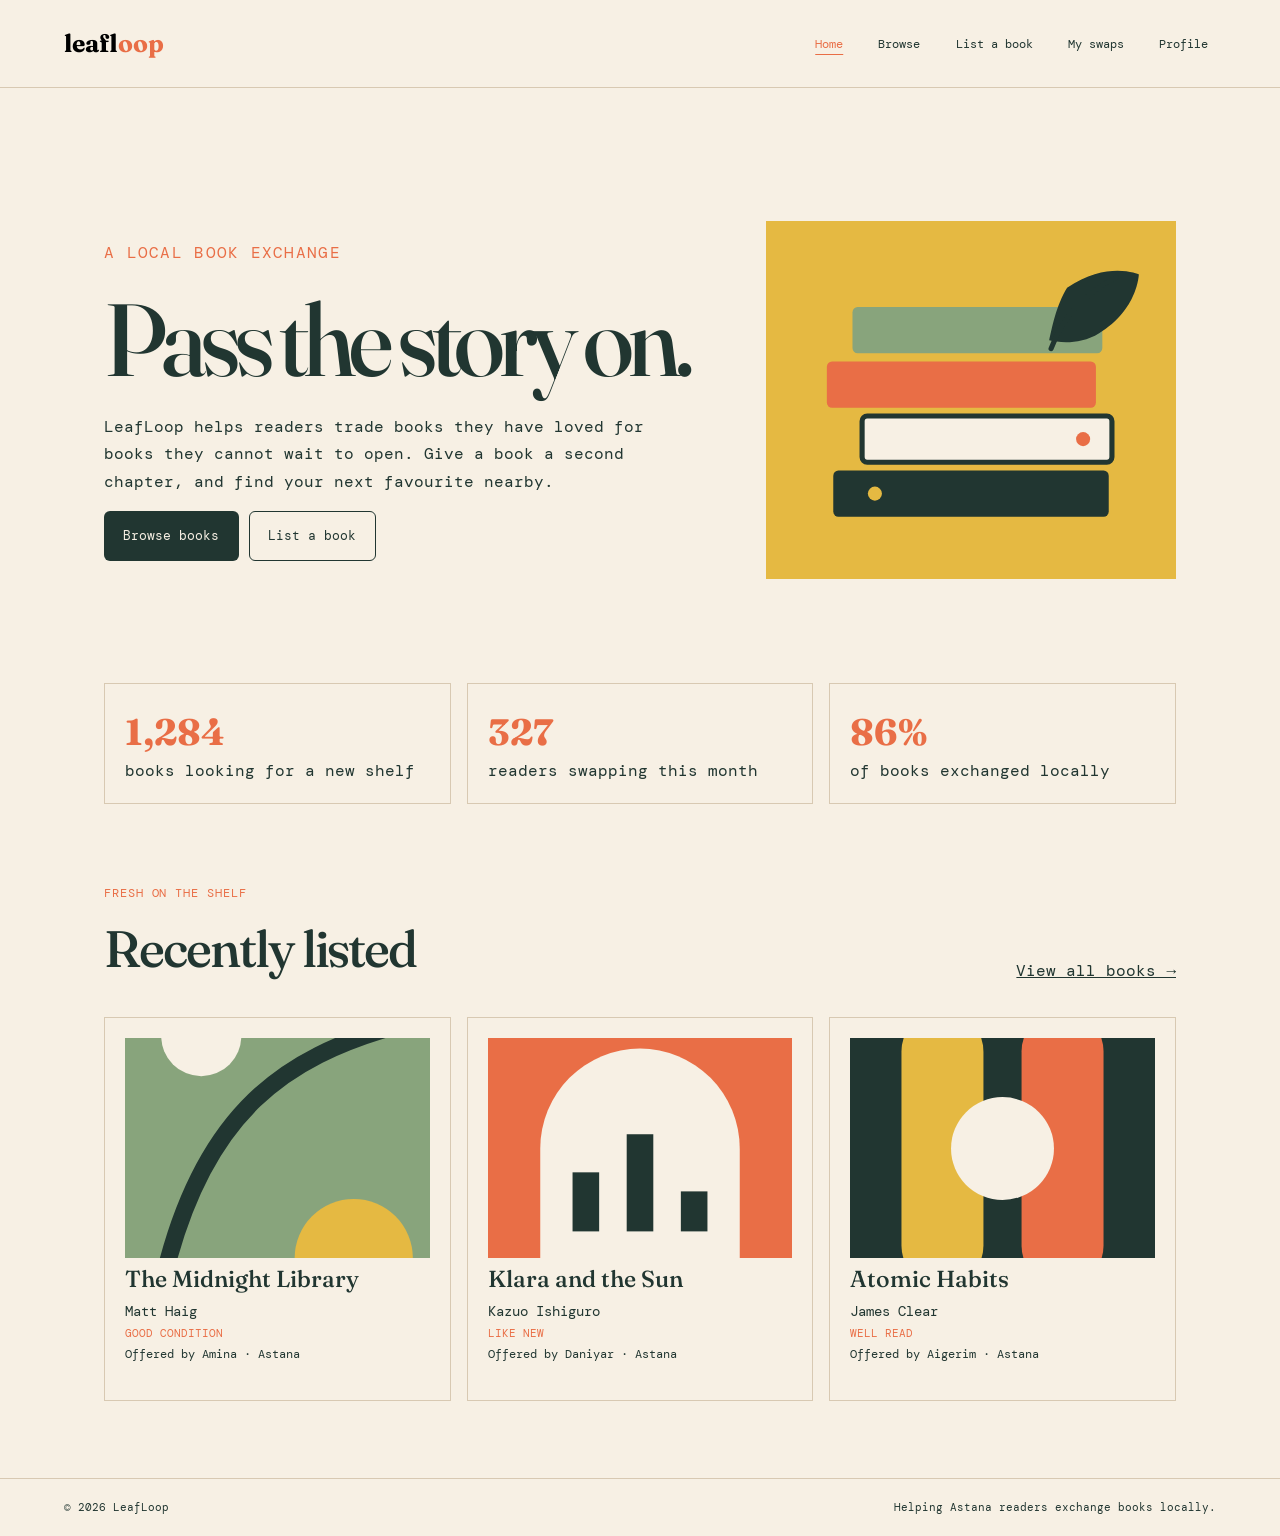
==== commit 07cdcc88: "LeafLoop responsive styling, documentation, and final verification" ====
--- a/index.html
+++ b/index.html
@@ -6,7 +6,7 @@
   <meta name="description" content="LeafLoop is a local book exchange for readers in Astana.">
   <title>LeafLoop | Book exchange</title>
   <link rel="stylesheet" href="vendor/bootstrap/css/bootstrap.min.css">
-  <link rel="stylesheet" href="styles.css">
+  <link rel="stylesheet" href="styles.css?v=55413a9">
 </head>
 <body>
   <a class="skip-link" href="#main-content">Skip to main content</a>
--- a/styles.css
+++ b/styles.css
@@ -38,9 +38,12 @@
     top: 1rem;
 }
 
-a:focus-visible, button:focus-visible, input:focus-visible, select:focus-visible, textarea:focus-visible {
+a:focus-visible, button:focus-visible, input:focus-visible, select:focus-visible, textarea:focus-visible,
+.navbar-toggler:focus-visible, .site-nav .nav-link:focus-visible, .form-control:focus-visible,
+.form-select:focus-visible, .button:focus-visible {
     outline: 3px solid var(--orange);
     outline-offset: 3px;
+    box-shadow: none;
 }
 
 .site-header {
@@ -133,9 +136,13 @@
 .button {
     background: var(--ink);
     color: var(--paper);
-    display: inline-block;
+    display: inline-flex;
+    align-items: center;
     font-size: .8rem;
+    justify-content: center;
+    min-height: 44px;
     padding: .9rem 1.15rem;
+    text-align: center;
     text-decoration: none;
     white-space: normal;
 }
@@ -183,7 +190,17 @@
 
 .stat, .book-card {
     border: 1px solid var(--line);
+    min-width: 0;
     padding: 1.25rem;
+}
+
+.book-card {
+    transition: border-color .2s ease, transform .2s ease;
+}
+
+.book-card:hover {
+    border-color: var(--leaf);
+    transform: translateY(-2px);
 }
 
 .stat strong {
@@ -198,6 +215,12 @@
     display: flex;
     justify-content: space-between;
     margin-top: 5rem;
+}
+
+.section-head > a {
+    align-items: center;
+    display: inline-flex;
+    min-height: 44px;
 }
 
 .book-cover-image {
@@ -345,11 +368,48 @@
     border-top: 1px solid var(--line);
     display: flex;
     font-size: .7rem;
+    gap: 1rem;
     justify-content: space-between;
     padding: 1.25rem clamp(1.25rem, 5vw, 5rem);
 }
 
 @media (max-width: 991.98px) {
+    .site-header {
+        padding: 1rem clamp(1.25rem, 4vw, 2.5rem);
+    }
+
+    .site-nav {
+        gap: .25rem .75rem;
+        padding-top: .75rem;
+    }
+
+    main.container {
+        padding: 3.5rem clamp(1.25rem, 4vw, 2.5rem);
+    }
+
+    h1 {
+        font-size: clamp(3rem, 7vw, 4.75rem);
+    }
+
+    .hero {
+        gap: 1.5rem;
+        grid-template-columns: 1fr;
+        min-height: 0;
+    }
+
+    .hero-image {
+        max-height: 360px;
+        object-fit: contain;
+    }
+
+    .stats {
+        grid-template-columns: repeat(3, minmax(0, 1fr));
+    }
+
+    .book-grid {
+        grid-template-columns: repeat(2, minmax(0, 1fr));
+    }
+
     .swap-layout, .profile-layout {
         grid-template-columns: 1fr;
     }
@@ -357,39 +417,128 @@
     .profile-layout .book-grid {
         grid-template-columns: repeat(2, minmax(0, 1fr));
     }
-}
-
-@media (max-width: 760px) {
-    .site-header, .site-footer {
-        align-items: flex-start;
-        flex-direction: column;
-        gap: 1rem;
+
+    .swap-item {
+        grid-template-columns: 80px minmax(0, 1fr) minmax(120px, auto);
+    }
+
+    .condition-guide {
+        margin-top: 3.5rem;
+    }
+}
+
+@media (max-width: 575.98px) {
+    .site-header {
+        padding: .75rem 1rem;
+    }
+
+    .site-header .navbar-collapse {
+        padding: .5rem 0 .25rem;
     }
 
     .site-nav {
-        justify-content: flex-start;
-    }
-
-    .hero, .swap-layout, .profile-layout {
-        grid-template-columns: 1fr;
+        gap: 0;
+        padding-top: .25rem;
+        width: 100%;
+    }
+
+    .site-nav .nav-link {
+        min-height: 44px;
+        padding: .65rem .25rem;
+    }
+
+    input, select, textarea {
+        min-height: 44px;
+    }
+
+    main.container {
+        padding: 2.75rem 1rem;
+    }
+
+    h1 {
+        font-size: clamp(2.6rem, 11vw, 3.3rem);
+    }
+
+    h2 {
+        font-size: clamp(1.8rem, 8vw, 2.5rem);
+    }
+
+    .hero-copy p {
+        font-size: .9rem;
+    }
+
+    .hero-image {
+        max-height: 280px;
     }
 
     .stats, .book-grid {
         grid-template-columns: 1fr;
+    }
+
+    .profile-layout .book-grid {
+        grid-template-columns: 1fr;
+    }
+
+    .stat, .book-card, .filter-panel, .form-panel, .profile-aside {
+        padding: 1rem;
+    }
+
+    .book-cover-image {
+        height: 200px;
     }
 
     .section-head {
         align-items: flex-start;
         flex-direction: column;
         gap: 1rem;
+        margin-top: 3rem;
     }
 
     .swap-item {
-        grid-template-columns: 75px 1fr;
+        gap: .75rem;
+        grid-template-columns: 64px minmax(0, 1fr);
+        padding: 1rem 0;
+    }
+
+    .swap-item h2 {
+        font-size: 1.2rem;
+        overflow-wrap: anywhere;
     }
 
     .swap-item .button {
         grid-column: 1 / -1;
-        text-align: center;
-    }
-}
+        width: 100%;
+    }
+
+    .mini-cover {
+        min-height: 90px;
+    }
+
+    .condition-guide {
+        margin-top: 3rem;
+    }
+
+    .condition-guide .table-responsive {
+        overscroll-behavior-x: contain;
+    }
+
+    .condition-guide table {
+        min-width: 600px;
+    }
+
+    th, td {
+        font-size: .75rem;
+        padding: .65rem;
+    }
+
+    .list-form .button {
+        width: 100%;
+    }
+
+    .site-footer {
+        align-items: flex-start;
+        flex-direction: column;
+        gap: .5rem;
+        padding: 1rem;
+    }
+}
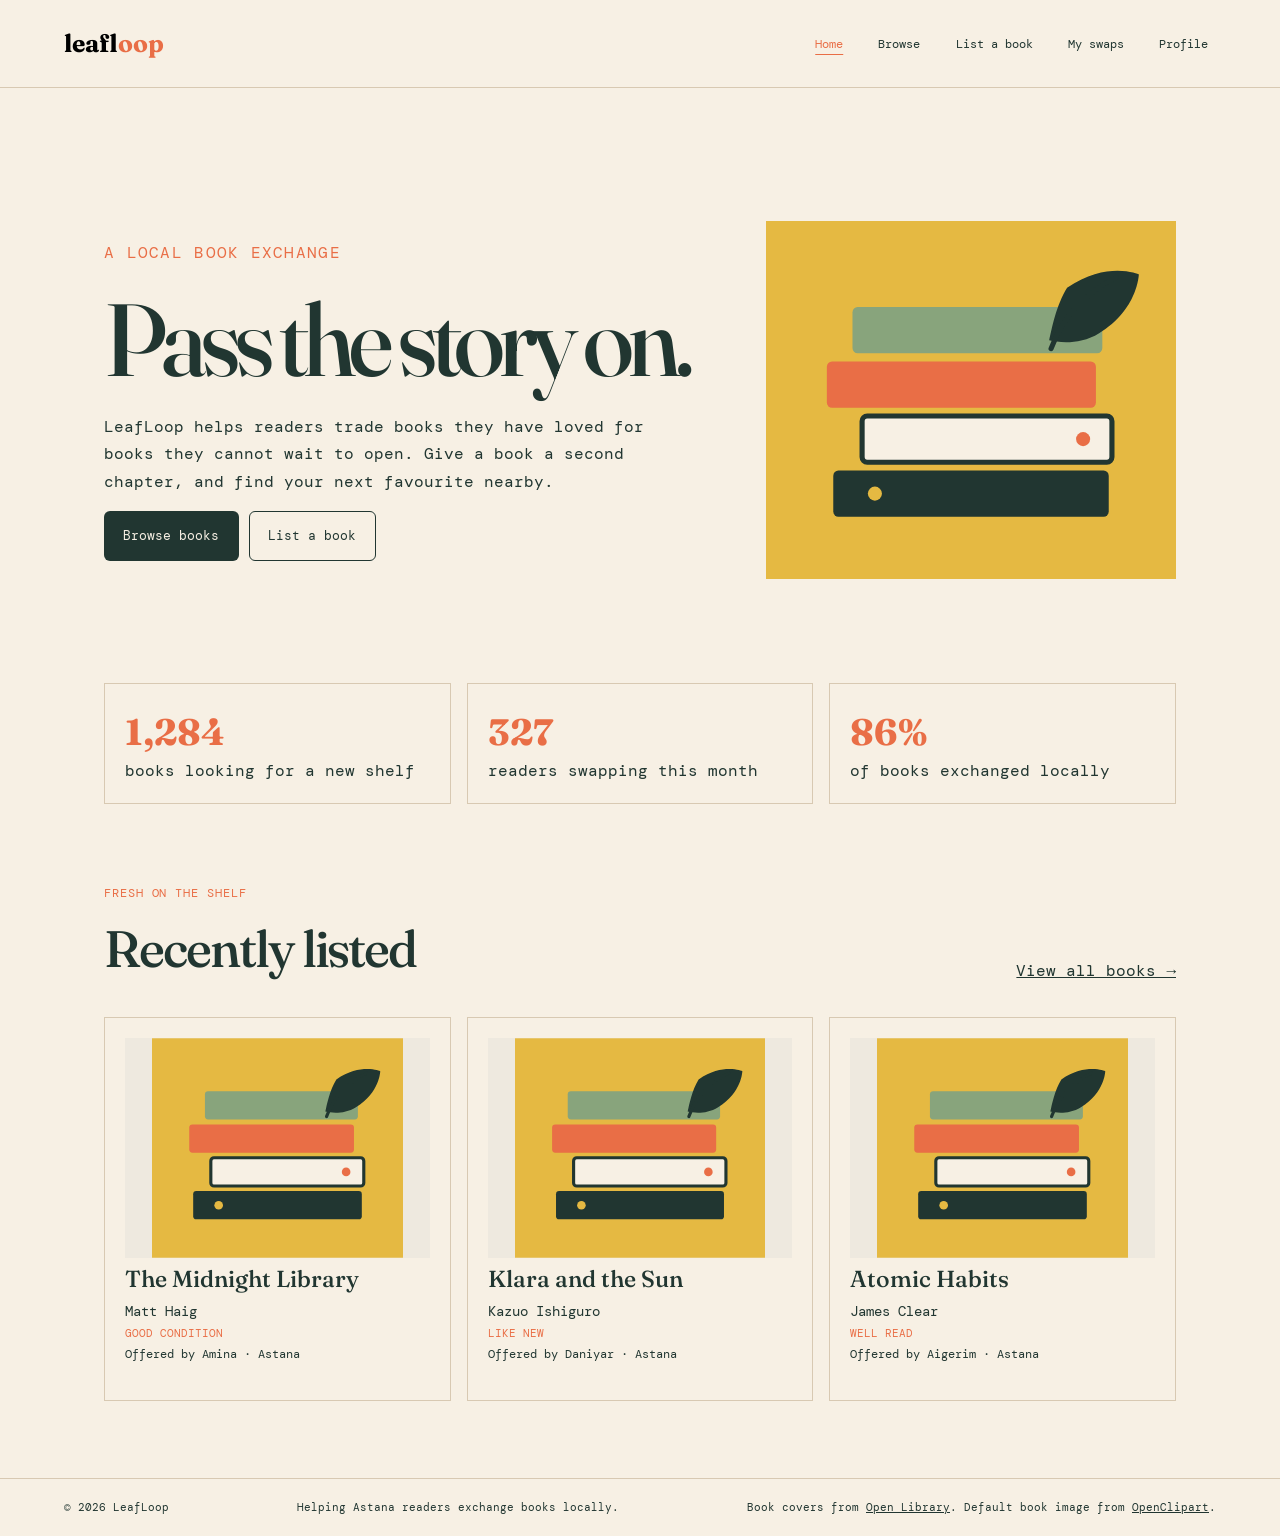
==== commit de63f190: "Replace sample book covers" ====
--- a/index.html
+++ b/index.html
@@ -66,19 +66,19 @@
       </div>
       <div class="book-grid mt-4">
         <article class="book-card">
-          <img class="book-cover-image" src="assets/images/cover-leaf.svg" alt="Abstract green cover for The Midnight Library">
+          <img class="book-cover-image" src="https://covers.openlibrary.org/b/olid/OL28401522M-M.jpg?default=false" alt="Cover of The Midnight Library by Matt Haig" loading="lazy">
           <h3>The Midnight Library</h3>
           <p class="book-author">Matt Haig</p>
           <p><span class="tag">Good condition</span><br>Offered by Amina · Astana</p>
         </article>
         <article class="book-card">
-          <img class="book-cover-image" src="assets/images/cover-orange.svg" alt="Abstract orange cover for Klara and the Sun">
+          <img class="book-cover-image" src="https://covers.openlibrary.org/b/olid/OL37011358M-M.jpg?default=false" alt="Cover of Klara and the Sun by Kazuo Ishiguro" loading="lazy">
           <h3>Klara and the Sun</h3>
           <p class="book-author">Kazuo Ishiguro</p>
           <p><span class="tag">Like new</span><br>Offered by Daniyar · Astana</p>
         </article>
         <article class="book-card">
-          <img class="book-cover-image" src="assets/images/cover-ink.svg" alt="Abstract dark green cover for Atomic Habits">
+          <img class="book-cover-image" src="https://covers.openlibrary.org/b/olid/OL26502528M-M.jpg?default=false" alt="Cover of Atomic Habits by James Clear" loading="lazy">
           <h3>Atomic Habits</h3>
           <p class="book-author">James Clear</p>
           <p><span class="tag">Well read</span><br>Offered by Aigerim · Astana</p>
@@ -90,7 +90,9 @@
   <footer class="site-footer container-fluid">
     <span>© 2026 LeafLoop</span>
     <span>Helping Astana readers exchange books locally.</span>
+    <span>Book covers from <a href="https://openlibrary.org">Open Library</a>. Default book image from <a href="https://openclipart.org/detail/29190">OpenClipart</a>.</span>
   </footer>
   <script src="vendor/bootstrap/js/bootstrap.bundle.min.js"></script>
+  <script src="js/image-fallback.js"></script>
 </body>
 </html>
--- a/styles.css
+++ b/styles.css
@@ -223,10 +223,40 @@
     min-height: 44px;
 }
 
+.favorites-section {
+    margin-top: 5rem;
+}
+
+.favorites-section .section-head {
+    margin-top: 0;
+}
+
+.favorite-button {
+    background: transparent;
+    border: 1px solid var(--ink);
+    color: var(--ink);
+    cursor: pointer;
+    font: inherit;
+    font-size: .75rem;
+    min-height: 44px;
+    padding: .7rem;
+    width: 100%;
+}
+
+.favorite-button:hover, .favorite-button[aria-pressed="true"] {
+    background: var(--ink);
+    color: var(--paper);
+}
+
+.favorite-grid {
+    margin-top: 1rem;
+}
+
 .book-cover-image {
+    background: #eee9df;
     display: block;
     height: 220px;
-    object-fit: cover;
+    object-fit: contain;
     width: 100%;
 }
 
@@ -281,6 +311,34 @@
 .form-note {
     font-size: .7rem;
     margin-bottom: 0;
+}
+
+.field-error {
+    color: #a63224;
+    font-size: .72rem;
+    margin: .3rem 0 0;
+    min-height: 1.1rem;
+}
+
+.form-control[aria-invalid="true"], .form-select[aria-invalid="true"] {
+    border-color: #a63224;
+}
+
+.form-success {
+    color: #315c3d;
+    font-size: .8rem;
+    margin: .75rem 0 0;
+}
+
+.submitted-listings {
+    margin-top: 3rem;
+}
+
+.submitted-listing-list {
+    display: grid;
+    gap: 1rem;
+    grid-template-columns: minmax(0, 1fr);
+    max-width: 650px;
 }
 
 .condition-guide {
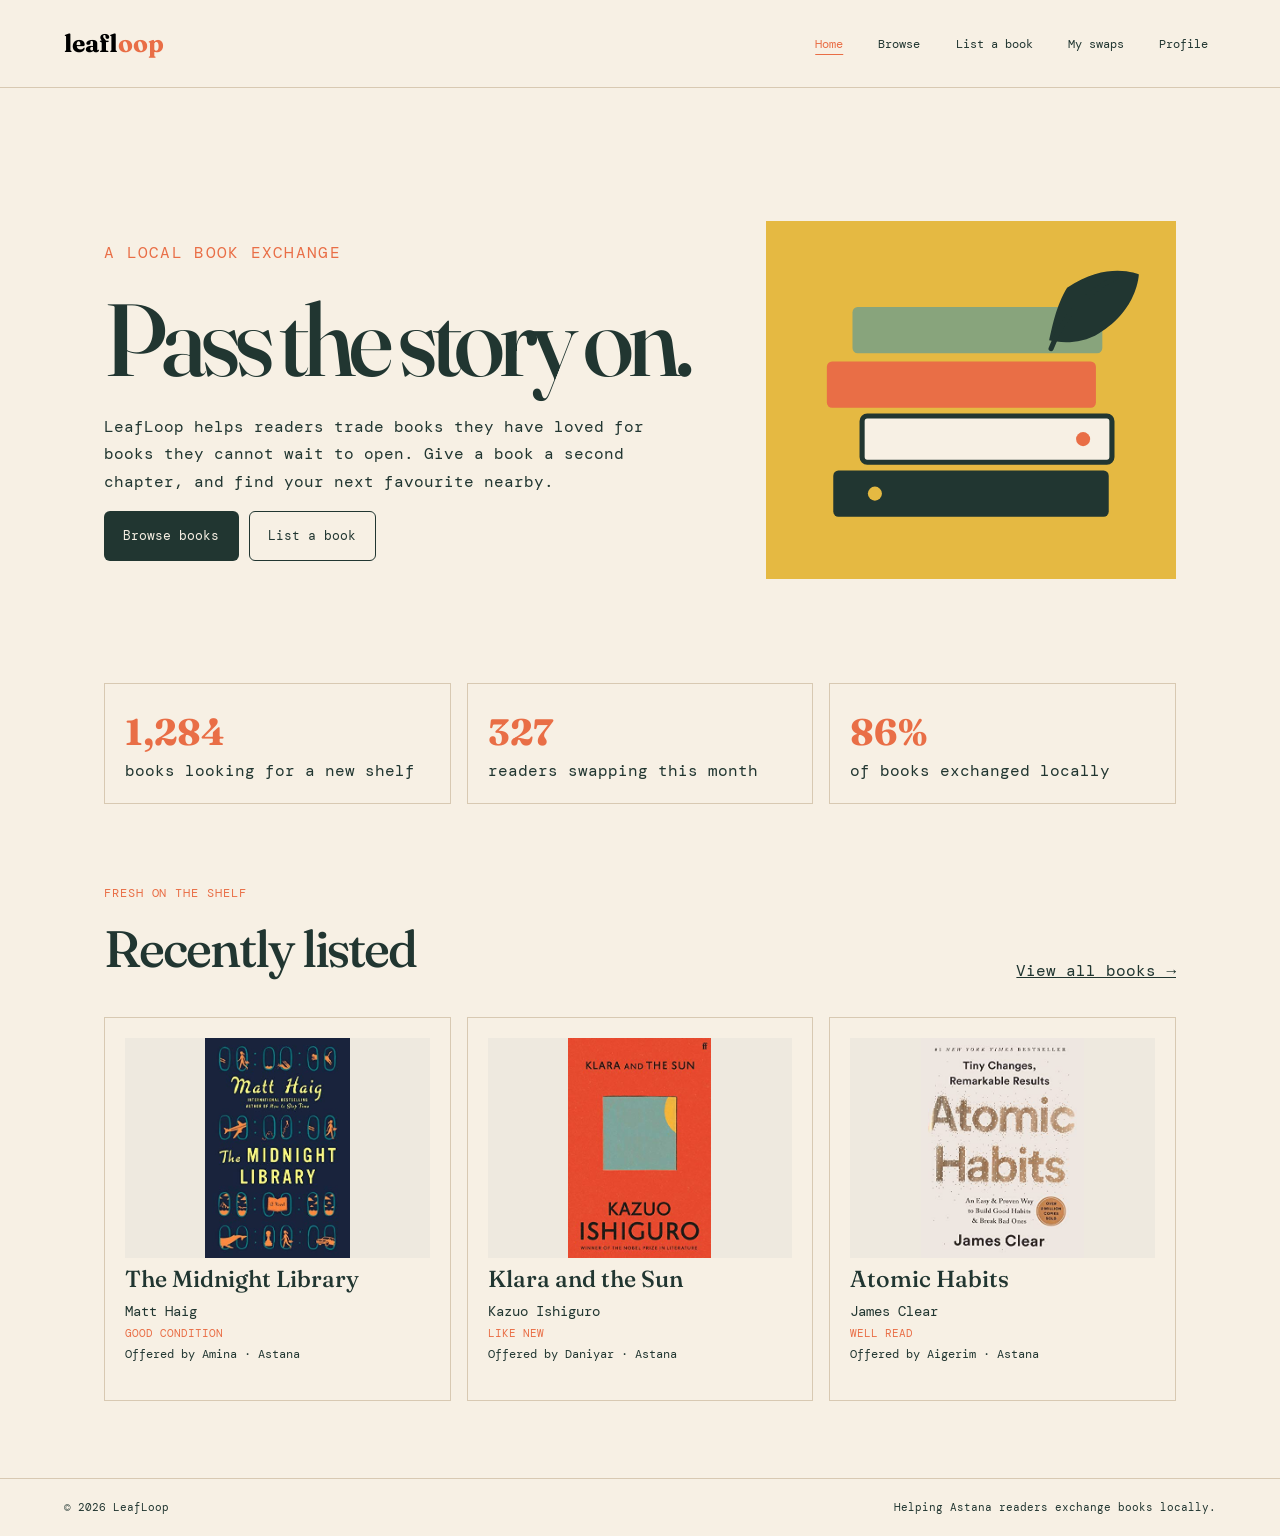
==== commit 8ef4847a: "Add book covers and Update Readme" ====
--- a/index.html
+++ b/index.html
@@ -6,7 +6,7 @@
   <meta name="description" content="LeafLoop is a local book exchange for readers in Astana.">
   <title>LeafLoop | Book exchange</title>
   <link rel="stylesheet" href="vendor/bootstrap/css/bootstrap.min.css">
-  <link rel="stylesheet" href="styles.css?v=55413a9">
+  <link rel="stylesheet" href="styles.css?v=profile-favorites">
 </head>
 <body>
   <a class="skip-link" href="#main-content">Skip to main content</a>
@@ -66,19 +66,19 @@
       </div>
       <div class="book-grid mt-4">
         <article class="book-card">
-          <img class="book-cover-image" src="https://covers.openlibrary.org/b/olid/OL28401522M-M.jpg?default=false" alt="Cover of The Midnight Library by Matt Haig" loading="lazy">
+          <img class="book-cover-image" src="assets/images/covers/the-midnight-library.jpg" alt="Cover of The Midnight Library by Matt Haig" loading="lazy">
           <h3>The Midnight Library</h3>
           <p class="book-author">Matt Haig</p>
           <p><span class="tag">Good condition</span><br>Offered by Amina · Astana</p>
         </article>
         <article class="book-card">
-          <img class="book-cover-image" src="https://covers.openlibrary.org/b/olid/OL37011358M-M.jpg?default=false" alt="Cover of Klara and the Sun by Kazuo Ishiguro" loading="lazy">
+          <img class="book-cover-image" src="assets/images/covers/klara-and-the-sun.jpg" alt="Cover of Klara and the Sun by Kazuo Ishiguro" loading="lazy">
           <h3>Klara and the Sun</h3>
           <p class="book-author">Kazuo Ishiguro</p>
           <p><span class="tag">Like new</span><br>Offered by Daniyar · Astana</p>
         </article>
         <article class="book-card">
-          <img class="book-cover-image" src="https://covers.openlibrary.org/b/olid/OL26502528M-M.jpg?default=false" alt="Cover of Atomic Habits by James Clear" loading="lazy">
+          <img class="book-cover-image" src="assets/images/covers/atomic-habits.jpg" alt="Cover of Atomic Habits by James Clear" loading="lazy">
           <h3>Atomic Habits</h3>
           <p class="book-author">James Clear</p>
           <p><span class="tag">Well read</span><br>Offered by Aigerim · Astana</p>
@@ -90,7 +90,6 @@
   <footer class="site-footer container-fluid">
     <span>© 2026 LeafLoop</span>
     <span>Helping Astana readers exchange books locally.</span>
-    <span>Book covers from <a href="https://openlibrary.org">Open Library</a>. Default book image from <a href="https://openclipart.org/detail/29190">OpenClipart</a>.</span>
   </footer>
   <script src="vendor/bootstrap/js/bootstrap.bundle.min.js"></script>
   <script src="js/image-fallback.js"></script>
--- a/styles.css
+++ b/styles.css
@@ -195,6 +195,8 @@
 }
 
 .book-card {
+    display: flex;
+    flex-direction: column;
     transition: border-color .2s ease, transform .2s ease;
 }
 
@@ -231,15 +233,21 @@
     margin-top: 0;
 }
 
-.favorite-button {
-    background: transparent;
+.book-actions {
+    display: grid;
+    gap: .6rem;
+    margin-top: auto;
+    padding-top: .25rem;
+}
+
+.book-actions .button {
     border: 1px solid var(--ink);
-    color: var(--ink);
-    cursor: pointer;
+    border-radius: .375rem;
     font: inherit;
     font-size: .75rem;
-    min-height: 44px;
-    padding: .7rem;
+    height: 3.5rem;
+    line-height: 1.4;
+    padding: .65rem .75rem;
     width: 100%;
 }
 
@@ -308,6 +316,29 @@
     max-width: 650px;
 }
 
+.listing-preview {
+    background: #fffaf2;
+    border: 1px solid var(--line);
+    margin-top: 2rem;
+    padding: 1.25rem;
+}
+
+.listing-preview h2 {
+    font-size: 1.35rem;
+}
+
+.preview-card h3 {
+    font-size: 1.1rem;
+}
+
+.preview-card p:last-child {
+    margin-bottom: 0;
+}
+
+.condition-toggle {
+    margin-bottom: 1rem;
+}
+
 .form-note {
     font-size: .7rem;
     margin-bottom: 0;
@@ -379,23 +410,19 @@
     border-bottom: 1px solid var(--line);
     display: grid;
     gap: 1rem;
-    grid-template-columns: 90px minmax(0, 1fr) minmax(120px, auto);
+    grid-template-columns: 90px minmax(0, 1fr) 11rem;
     padding: 1.25rem 0;
 }
 
 .swap-item .button {
     align-self: center;
-}
-
-.mini-cover {
-    align-items: center;
-    background: var(--mustard);
-    display: flex;
-    font-family: Fraunces, serif;
-    justify-content: center;
-    min-height: 105px;
-    padding: .4rem;
-    text-align: center;
+    height: 3.5rem;
+    width: 100%;
+}
+
+.swap-cover-image {
+    height: 120px;
+    width: 100%;
 }
 
 .status {
@@ -477,7 +504,7 @@
     }
 
     .swap-item {
-        grid-template-columns: 80px minmax(0, 1fr) minmax(120px, auto);
+        grid-template-columns: 80px minmax(0, 1fr) 11rem;
     }
 
     .condition-guide {
@@ -568,8 +595,9 @@
         width: 100%;
     }
 
-    .mini-cover {
-        min-height: 90px;
+    .swap-cover-image {
+        height: 90px;
+        width: 64px;
     }
 
     .condition-guide {
